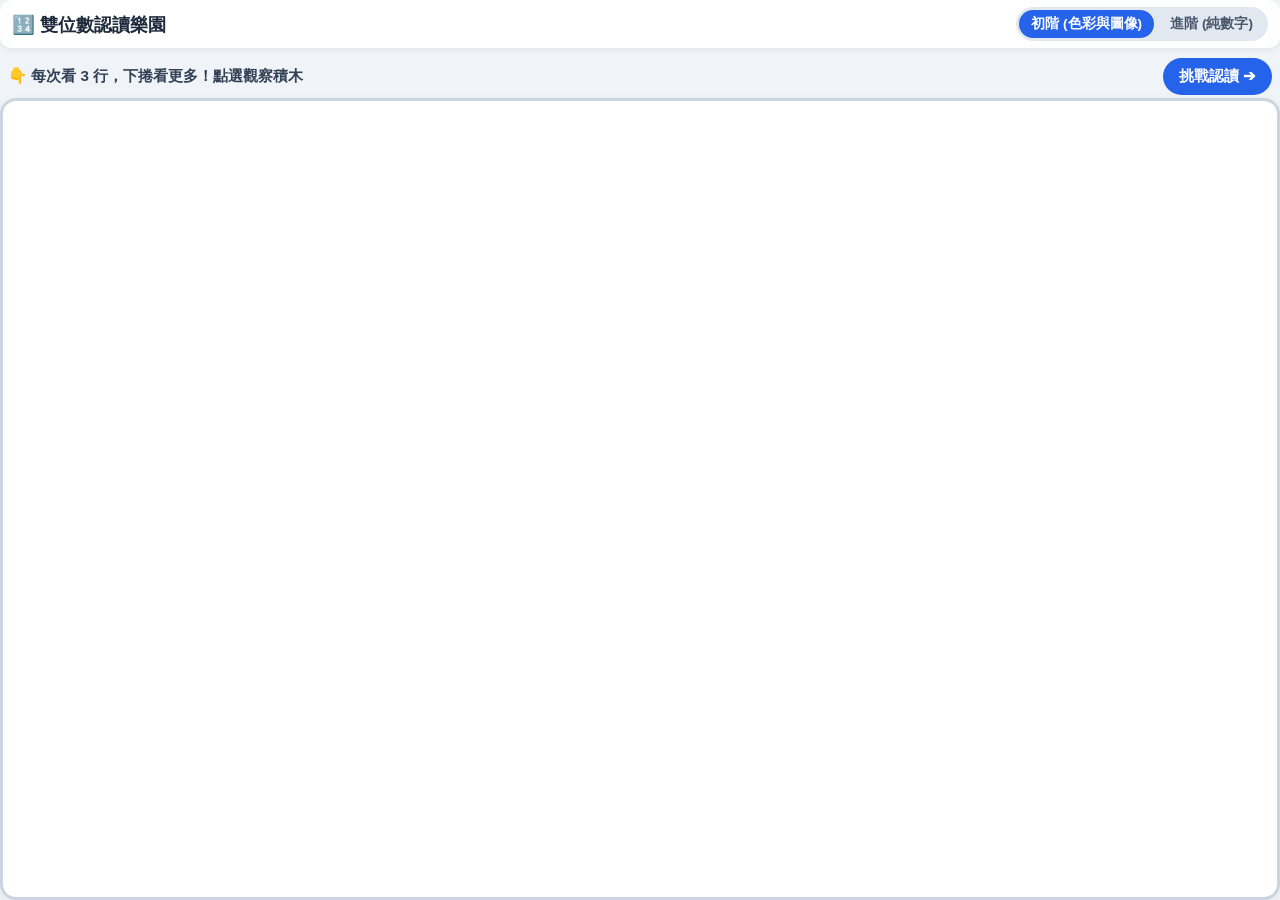
==== index.html @ 90ac4614 "Update index.html" ====
<!DOCTYPE html>
<html lang="zh-Hant">
<head>
  <meta charset="UTF-8">
  <meta name="viewport" content="width=device-width, initial-scale=1.0, maximum-scale=1.0, user-scalable=no, viewport-fit=cover">
  <title>雙位數積木認讀大冒險</title>
  <link rel="stylesheet" href="style.css">
</head>
<body>
  <div class="app-wrapper">
    <!-- 頂部列：標題與難度分級切換 -->
    <header class="top-nav">
      <h1 class="app-title">🔢 雙位數認讀樂園</h1>
      <div class="diff-switch">
        <button id="btn-easy" class="mode-btn active">初階 (色彩與圖像)</button>
        <button id="btn-hard" class="mode-btn">進階 (純數字)</button>
      </div>
    </header>

    <!-- 第一頁：百格圖探索 (每次顯示3行) -->
    <section id="view-grid" class="view-panel active">
      <div class="view-toolbar">
        <span class="view-hint">👇 每次看 3 行，下捲看更多！點選觀察積木</span>
        <button id="btn-to-quiz" class="action-btn link-btn">挑戰認讀 ➔</button>
      </div>

      <div class="scroll-window-container">
        <div id="hundred-board" class="hundred-board"></div>
      </div>
    </section>

    <!-- 第二頁：認讀挑戰 (下方僅有「下一題」按鈕) -->
    <section id="view-quiz" class="view-panel">
      <div class="view-toolbar">
        <button id="btn-to-grid" class="action-btn back-btn">⬅ 返回百格圖</button>
        <span class="quiz-counter">第 <span id="quiz-num">1</span> / 10 題</span>
      </div>
      <div class="quiz-stage">
        <p class="quiz-instruction">請大聲讀出這個數字：</p>
        
        <!-- 認讀大卡片 -->
        <div id="quiz-number-box" class="quiz-big-card">
          <span id="quiz-t" class="num-tens">0</span><span id="quiz-o" class="num-ones">0</span>
        </div>

        <!-- 僅保留單一「下一題」按鈕 -->
        <div class="quiz-control-area">
          <button id="btn-next-question" class="single-next-btn">下一題 ➔</button>
        </div>
      </div>
    </section>

    <!-- 彈窗：點選數字放大展示 (純視覺高亮與數柱/數粒，無語音朗讀) -->
    <div id="inspect-modal" class="modal-layer">
      <div class="inspect-box">
        <button id="btn-close-inspect" class="modal-close-btn" aria-label="關閉">×</button>
        
        <!-- 放大數字 -->
        <div class="inspect-big-digits">
          <span id="inspect-t" class="num-tens">0</span><span id="inspect-o" class="num-ones">0</span>
        </div>

        <!-- 蒙特梭利十進制數柱與數粒展示區 -->
        <div class="manipulatives-container">
          <!-- 淡藍色方塊：展示十位數柱 (一條 10 粒) -->
          <div id="block-tens" class="cpa-block block-tens">
            <div class="cpa-label">十位：<span id="val-tens-txt">0</span> 個十</div>
            <div id="tens-rods-canvas" class="rods-grid"></div>
            <div class="cpa-sub-label">（1 條有 10 粒）</div>
          </div>

          <!-- 淡紅色方塊：展示個位數粒 (一個 1 粒) -->
          <div id="block-ones" class="cpa-block block-ones">
            <div class="cpa-label">個位：<span id="val-ones-txt">0</span> 個一</div>
            <div id="ones-cubes-canvas" class="cubes-grid"></div>
            <div class="cpa-sub-label">（1 個有 1 粒）</div>
          </div>
        </div>

        <p id="inspect-status-text" class="inspect-guide">請小朋友大聲讀出來！</p>
        <button id="btn-replay-anim" class="inspect-action-btn">✨ 重新展示</button>
      </div>
    </div>

    <!-- 最終通關讚賞彈窗 (正向教育成長型思維) -->
    <div id="finish-modal" class="modal-layer">
      <div class="finish-box">
        <div class="finish-badge">🏆</div>
        <h2 class="finish-title">恭喜完成挑戰！</h2>
        <p class="finish-desc">你成功完成了 10 題雙位數認讀！欣賞你的專注與勇氣，你真是一位不怕困難的小勇士！🌟</p>
        <button id="btn-restart-game" class="single-next-btn">🔄 再玩一次</button>
      </div>
    </div>
  </div>

  <script src="script.js"></script>
</body>
</html>
---- style.css ----
/* ==========================================================================
   全裝置響應式樣式：數柱/數粒圖像化 + 3行滾動 + 間距縮緊
   ========================================================================== */
:root {
  --tens-color: #0d47a1;      /* 深藍色：十位數 */
  --ones-color: #c62828;      /* 鮮紅色：個位數 */
  --tens-bg: #e3f2fd;        /* 淡藍色方塊底色 */
  --ones-bg: #ffebee;        /* 淡紅色方塊底色 */
  --tens-rod-color: #1976d2;  /* 積木條藍色 */
  --ones-cube-color: #e53935; /* 積木顆紅色 */
  --main-bg: #f0f4f8;
  --btn-green: #2e7d32;
  --board-bg: #ffffff;
  
  --row-height: 72px;
  --grid-gap: 6px;
}

* {
  box-sizing: border-box;
  margin: 0;
  padding: 0;
  user-select: none;
  -webkit-user-select: none;
  touch-action: manipulation;
}

html, body {
  width: 100%;
  height: 100%;
  background-color: var(--main-bg);
  font-family: -apple-system, BlinkMacSystemFont, "Segoe UI", Roboto, "PingFang TC", "Microsoft JhengHei", sans-serif;
  overflow: hidden;
}

.app-wrapper {
  width: 100vw;
  height: 100vh;
  display: flex;
  flex-direction: column;
  padding: env(safe-area-inset-top, 8px) env(safe-area-inset-right, 8px) env(safe-area-inset-bottom, 8px) env(safe-area-inset-left, 8px);
}

/* 頂部列 */
.top-nav {
  height: 48px;
  display: flex;
  justify-content: space-between;
  align-items: center;
  padding: 0 12px;
  background: white;
  border-radius: 12px;
  box-shadow: 0 2px 6px rgba(0,0,0,0.06);
  flex-shrink: 0;
  margin-bottom: 6px;
}

.app-title {
  font-size: 1.15rem;
  color: #1e293b;
  font-weight: 800;
}

.diff-switch {
  display: flex;
  background: #e2e8f0;
  border-radius: 20px;
  padding: 3px;
  gap: 4px;
}

.mode-btn {
  border: none;
  background: transparent;
  padding: 5px 12px;
  font-size: 0.85rem;
  font-weight: bold;
  border-radius: 16px;
  cursor: pointer;
  color: #475569;
}

.mode-btn.active {
  background: #2563eb;
  color: white;
}

/* 視圖面板切換 */
.view-panel {
  display: none;
  flex: 1;
  flex-direction: column;
  overflow: hidden;
}

.view-panel.active {
  display: flex;
}

.view-toolbar {
  height: 44px;
  display: flex;
  justify-content: space-between;
  align-items: center;
  padding: 0 8px;
  flex-shrink: 0;
}

.view-hint, .quiz-counter {
  font-size: 0.95rem;
  font-weight: 700;
  color: #334155;
}

.action-btn {
  border: none;
  padding: 8px 16px;
  font-size: 0.95rem;
  font-weight: bold;
  border-radius: 20px;
  cursor: pointer;
}

.link-btn { background: #2563eb; color: white; }
.back-btn { background: #64748b; color: white; }

/* ==========================================================================
   百格圖：每次顯示 3 行
   ========================================================================== */
.scroll-window-container {
  flex: 1;
  background: var(--board-bg);
  border-radius: 16px;
  box-shadow: 0 4px 12px rgba(0,0,0,0.06);
  border: 3px solid #cbd5e1;
  padding: 8px;
  display: flex;
  justify-content: center;
  align-items: flex-start;
  overflow: hidden;
}

.hundred-board {
  width: 100%;
  max-width: 820px;
  height: calc((var(--row-height) * 3) + (var(--grid-gap) * 2));
  max-height: 100%;
  display: grid;
  grid-template-columns: repeat(10, 1fr);
  grid-auto-rows: var(--row-height);
  gap: var(--grid-gap);
  overflow-y: auto;
  overflow-x: hidden;
  scroll-behavior: smooth;
  scroll-snap-type: y mandatory;
  padding-right: 4px;
}

.hundred-board::-webkit-scrollbar { width: 10px; }
.hundred-board::-webkit-scrollbar-track { background: #f1f5f9; border-radius: 10px; }
.hundred-board::-webkit-scrollbar-thumb { background: #94a3b8; border-radius: 10px; }

.board-cell {
  background: #f8fafc;
  border: 2px solid #cbd5e1;
  border-radius: 10px;
  display: flex;
  justify-content: center;
  align-items: center;
  cursor: pointer;
  transition: transform 0.1s, background-color 0.1s;
  scroll-snap-align: start;
}

.board-cell:active {
  transform: scale(0.92);
  background-color: #e2e8f0;
}

.digit-wrapper {
  display: inline-flex;
  align-items: center;
  justify-content: center;
  font-size: clamp(1.15rem, 2.5vmin, 1.45rem);
  font-weight: 900;
  letter-spacing: -2px;
}

.num-tens { color: var(--tens-color); margin-right: -2px; }
.num-ones { color: var(--ones-color); margin-left: -2px; }

.hard-mode .num-tens,
.hard-mode .num-ones {
  color: #1e293b !important;
}

/* ==========================================================================
   認讀挑戰視圖 (單一「下一題」按鈕)
   ========================================================================== */
.quiz-stage {
  flex: 1;
  display: flex;
  flex-direction: column;
  justify-content: center;
  align-items: center;
  gap: 22px;
  padding: 10px;
}

.quiz-instruction {
  font-size: 1.5rem;
  font-weight: 800;
  color: #334155;
}

.quiz-big-card {
  width: min(75vw, 320px);
  height: min(40vh, 200px);
  background: white;
  border: 6px solid #cbd5e1;
  border-radius: 28px;
  display: flex;
  justify-content: center;
  align-items: center;
  font-size: clamp(5.5rem, 16.5vmin, 8.25rem);
  font-weight: 900;
  box-shadow: 0 10px 25px rgba(0,0,0,0.08);
  letter-spacing: -6px;
}

.quiz-control-area {
  width: min(75vw, 320px);
  display: flex;
  justify-content: center;
}

.single-next-btn {
  width: 100%;
  border: none;
  background: var(--btn-green);
  color: white;
  padding: 18px 24px;
  font-size: 1.5rem;
  font-weight: 800;
  border-radius: 28px;
  cursor: pointer;
  box-shadow: 0 6px 16px rgba(46, 125, 50, 0.35);
  transition: transform 0.1s;
}

.single-next-btn:active {
  transform: scale(0.95);
}

/* ==========================================================================
   彈窗：淡藍色數柱 (1條10粒) 與 淡紅色數粒 (1個1粒)
   ========================================================================== */
.modal-layer {
  display: none;
  position: fixed;
  top: 0;
  left: 0;
  width: 100%;
  height: 100%;
  background: rgba(15, 23, 42, 0.7);
  backdrop-filter: blur(4px);
  justify-content: center;
  align-items: center;
  z-index: 1000;
  padding: 12px;
}

.modal-layer.active {
  display: flex;
}

.inspect-box {
  background: white;
  width: 100%;
  max-width: 520px;
  border-radius: 24px;
  padding: 16px 20px;
  text-align: center;
  position: relative;
  box-shadow: 0 16px 36px rgba(0,0,0,0.25);
  display: flex;
  flex-direction: column;
  align-items: center;
}

.modal-close-btn {
  position: absolute;
  top: 10px;
  right: 14px;
  font-size: 2rem;
  background: none;
  border: none;
  color: #94a3b8;
  cursor: pointer;
}

.inspect-big-digits {
  font-size: clamp(4.5rem, 16vmin, 6.5rem);
  font-weight: 900;
  line-height: 1;
  margin-bottom: 8px;
  display: flex;
  justify-content: center;
  letter-spacing: -6px;
}

.num-tens, .num-ones {
  display: inline-block;
  padding: 0 4px;
  border-radius: 12px;
  transition: transform 0.25s, background-color 0.25s;
}

.pulse-active {
  transform: scale(1.22);
  background-color: #fef08a !important;
  color: #1e293b !important;
  box-shadow: 0 0 16px rgba(253, 224, 71, 0.85);
}

/* 具象積木圖像展示容器 */
.manipulatives-container {
  display: flex;
  width: 100%;
  gap: 12px;
  margin-bottom: 12px;
  justify-content: center;
}

.cpa-block {
  flex: 1;
  border-radius: 18px;
  padding: 10px 8px;
  display: flex;
  flex-direction: column;
  align-items: center;
  border: 3px solid transparent;
  transition: transform 0.25s, border-color 0.25s, box-shadow 0.25s;
  min-height: 160px;
}

/* 淡藍色方塊 (十位) */
.block-tens {
  background-color: var(--tens-bg);
  border-color: #bbdefb;
}

/* 淡紅色方塊 (個位) */
.block-ones {
  background-color: var(--ones-bg);
  border-color: #ffcdd2;
}

.cpa-block.block-active {
  transform: scale(1.05);
  border-color: #f59e0b;
  box-shadow: 0 0 16px rgba(245, 158, 11, 0.4);
}

.cpa-label {
  font-size: 1.05rem;
  font-weight: 800;
  margin-bottom: 6px;
}

.block-tens .cpa-label { color: var(--tens-color); }
.block-ones .cpa-label { color: var(--ones-color); }

.cpa-sub-label {
  font-size: 0.8rem;
  color: #64748b;
  font-weight: 700;
  margin-top: 6px;
}

/* 十位：數柱 (Tens Rods) 區域 */
.rods-grid {
  display: flex;
  gap: 6px;
  align-items: center;
  justify-content: center;
  min-height: 96px;
  flex-wrap: wrap;
}

/* 單條數柱 (內含 10 粒微型積木) */
.rod-pillar {
  width: 14px;
  height: 90px;
  background-color: var(--tens-rod-color);
  border-radius: 3px;
  display: flex;
  flex-direction: column;
  justify-content: space-between;
  padding: 1px 0;
  box-shadow: 1px 2px 4px rgba(0,0,0,0.15);
}

.rod-unit-dot {
  width: 100%;
  height: 7px;
  border-bottom: 1px solid rgba(255,255,255,0.45);
}

/* 個位：數粒 (Unit Cubes) 區域 */
.cubes-grid {
  display: flex;
  gap: 6px;
  align-items: center;
  justify-content: center;
  flex-wrap: wrap;
  max-width: 140px;
  min-height: 96px;
}

/* 單顆獨立數粒 (1個1粒) */
.cube-unit {
  width: 16px;
  height: 16px;
  background-color: var(--ones-cube-color);
  border-radius: 3px;
  box-shadow: 1px 2px 4px rgba(0,0,0,0.15);
  border: 1px solid rgba(255,255,255,0.6);
}

.inspect-guide {
  font-size: 1.15rem;
  color: #334155;
  font-weight: bold;
  margin-bottom: 12px;
}

.inspect-audio-btn {
  border: none;
  background: #2563eb;
  color: white;
  padding: 10px 24px;
  font-size: 1.1rem;
  font-weight: bold;
  border-radius: 20px;
  cursor: pointer;
}

/* 通關彈窗 */
.finish-box {
  background: white;
  width: 100%;
  max-width: 440px;
  border-radius: 24px;
  padding: 24px;
  text-align: center;
  box-shadow: 0 16px 36px rgba(0,0,0,0.25);
}

.finish-badge { font-size: 4.5rem; margin-bottom: 10px; }
.finish-title { font-size: 1.8rem; color: #1e293b; margin-bottom: 10px; }
.finish-desc { font-size: 1.2rem; color: #475569; margin-bottom: 24px; line-height: 1.4; }
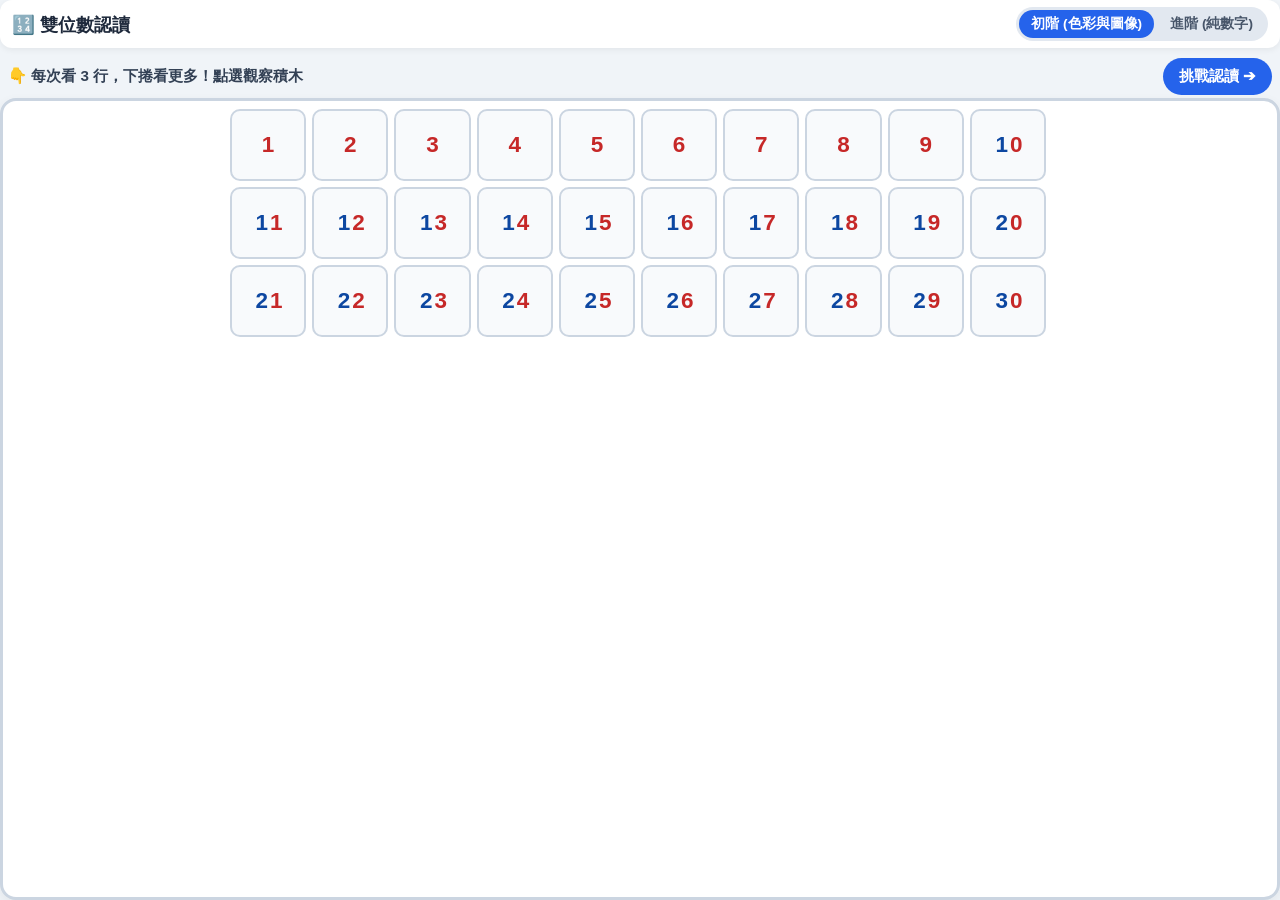
==== commit 7de4776a: "Update index.html" ====
--- a/index.html
+++ b/index.html
@@ -3,21 +3,21 @@
 <head>
   <meta charset="UTF-8">
   <meta name="viewport" content="width=device-width, initial-scale=1.0, maximum-scale=1.0, user-scalable=no, viewport-fit=cover">
-  <title>雙位數積木認讀大冒險</title>
+  <title>雙位數積木認讀</title>
   <link rel="stylesheet" href="style.css">
 </head>
 <body>
   <div class="app-wrapper">
-    <!-- 頂部列：標題與難度分級切換 -->
+    <!-- 頂部列：雙層次難度切換 -->
     <header class="top-nav">
-      <h1 class="app-title">🔢 雙位數認讀樂園</h1>
+      <h1 class="app-title">🔢 雙位數認讀</h1>
       <div class="diff-switch">
         <button id="btn-easy" class="mode-btn active">初階 (色彩與圖像)</button>
         <button id="btn-hard" class="mode-btn">進階 (純數字)</button>
       </div>
     </header>
 
-    <!-- 第一頁：百格圖探索 (每次顯示3行) -->
+    <!-- 第一頁：百格圖 (每次顯示3行) -->
     <section id="view-grid" class="view-panel active">
       <div class="view-toolbar">
         <span class="view-hint">👇 每次看 3 行，下捲看更多！點選觀察積木</span>
@@ -38,29 +38,28 @@
       <div class="quiz-stage">
         <p class="quiz-instruction">請大聲讀出這個數字：</p>
         
-        <!-- 認讀大卡片 -->
+        <!-- 認讀數字卡片 (字體放大10%、十位個位緊靠) -->
         <div id="quiz-number-box" class="quiz-big-card">
           <span id="quiz-t" class="num-tens">0</span><span id="quiz-o" class="num-ones">0</span>
         </div>
 
-        <!-- 僅保留單一「下一題」按鈕 -->
+        <!-- 認讀數字下方：僅保留單一「下一題」大按鈕 -->
         <div class="quiz-control-area">
           <button id="btn-next-question" class="single-next-btn">下一題 ➔</button>
         </div>
       </div>
     </section>
 
-    <!-- 彈窗：點選數字放大展示 (純視覺高亮與數柱/數粒，無語音朗讀) -->
+    <!-- 彈窗：放大數字 + 淡藍色十位數柱 + 淡紅色個位數粒 (5粒一行) -->
     <div id="inspect-modal" class="modal-layer">
       <div class="inspect-box">
         <button id="btn-close-inspect" class="modal-close-btn" aria-label="關閉">×</button>
         
-        <!-- 放大數字 -->
         <div class="inspect-big-digits">
           <span id="inspect-t" class="num-tens">0</span><span id="inspect-o" class="num-ones">0</span>
         </div>
 
-        <!-- 蒙特梭利十進制數柱與數粒展示區 -->
+        <!-- 蒙特梭利位值積木展示區 -->
         <div class="manipulatives-container">
           <!-- 淡藍色方塊：展示十位數柱 (一條 10 粒) -->
           <div id="block-tens" class="cpa-block block-tens">
@@ -69,11 +68,11 @@
             <div class="cpa-sub-label">（1 條有 10 粒）</div>
           </div>
 
-          <!-- 淡紅色方塊：展示個位數粒 (一個 1 粒) -->
+          <!-- 淡紅色方塊：展示個位數粒 (5粒一行，滿5粒才轉下行) -->
           <div id="block-ones" class="cpa-block block-ones">
             <div class="cpa-label">個位：<span id="val-ones-txt">0</span> 個一</div>
-            <div id="ones-cubes-canvas" class="cubes-grid"></div>
-            <div class="cpa-sub-label">（1 個有 1 粒）</div>
+            <div id="ones-cubes-canvas" class="cubes-grid-5"></div>
+            <div class="cpa-sub-label">（5 粒一行，滿行才換行）</div>
           </div>
         </div>
 
@@ -87,7 +86,7 @@
       <div class="finish-box">
         <div class="finish-badge">🏆</div>
         <h2 class="finish-title">恭喜完成挑戰！</h2>
-        <p class="finish-desc">你成功完成了 10 題雙位數認讀！欣賞你的專注與勇氣，你真是一位不怕困難的小勇士！🌟</p>
+        <p class="finish-desc">你成功完成了 10 題雙位數認讀！欣賞你的專注和努力！🌟</p>
         <button id="btn-restart-game" class="single-next-btn">🔄 再玩一次</button>
       </div>
     </div>
--- a/style.css
+++ b/style.css
@@ -1,5 +1,5 @@
 /* ==========================================================================
-   全裝置響應式樣式：數柱/數粒圖像化 + 3行滾動 + 間距縮緊
+   全裝置響應式樣式：每次3行滾動 + 視覺積木 + 字體放大10% + 緊縮間距
    ========================================================================== */
 :root {
   --tens-color: #0d47a1;      /* 深藍色：十位數 */
@@ -41,7 +41,7 @@
   padding: env(safe-area-inset-top, 8px) env(safe-area-inset-right, 8px) env(safe-area-inset-bottom, 8px) env(safe-area-inset-left, 8px);
 }
 
-/* 頂部列 */
+/* 頂部導航列 */
 .top-nav {
   height: 48px;
   display: flex;
@@ -85,7 +85,7 @@
   color: white;
 }
 
-/* 視圖面板切換 */
+/* 頁面切換控制 */
 .view-panel {
   display: none;
   flex: 1;
@@ -125,7 +125,7 @@
 .back-btn { background: #64748b; color: white; }
 
 /* ==========================================================================
-   百格圖：每次顯示 3 行
+   百格圖：每次顯示 3 行，滾動顯示另外 3 行
    ========================================================================== */
 .scroll-window-container {
   flex: 1;
@@ -195,7 +195,7 @@
 }
 
 /* ==========================================================================
-   認讀挑戰視圖 (單一「下一題」按鈕)
+   認讀挑戰視圖 (單一「下一題」大按鈕)
    ========================================================================== */
 .quiz-stage {
   flex: 1;
@@ -279,7 +279,7 @@
   width: 100%;
   max-width: 520px;
   border-radius: 24px;
-  padding: 16px 20px;
+  padding: 18px 20px;
   text-align: center;
   position: relative;
   box-shadow: 0 16px 36px rgba(0,0,0,0.25);
@@ -372,7 +372,7 @@
 .block-ones .cpa-label { color: var(--ones-color); }
 
 .cpa-sub-label {
-  font-size: 0.8rem;
+  font-size: 0.85rem;
   color: #64748b;
   font-weight: 700;
   margin-top: 6px;
@@ -435,7 +435,7 @@
   margin-bottom: 12px;
 }
 
-.inspect-audio-btn {
+.inspect-action-btn {
   border: none;
   background: #2563eb;
   color: white;
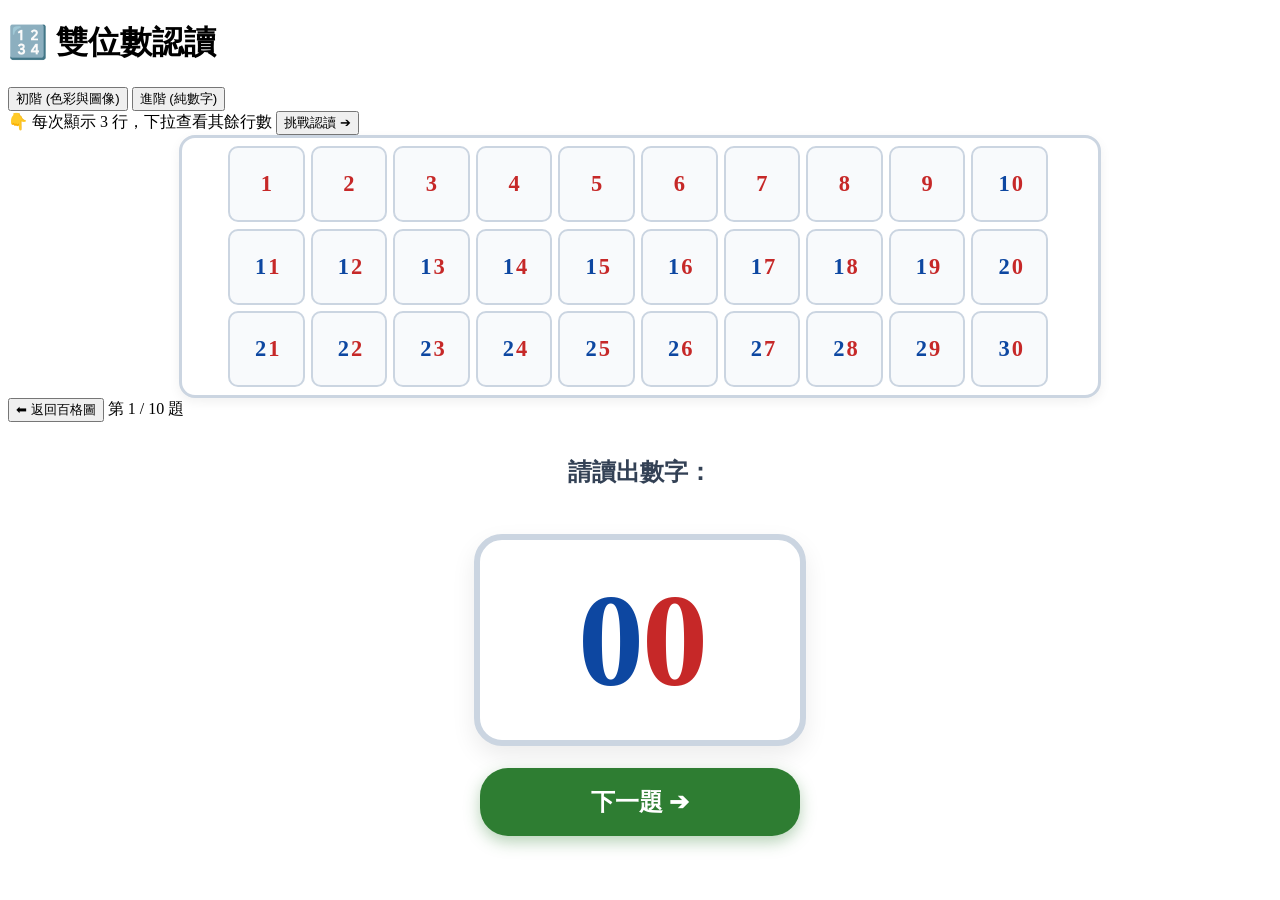
==== commit c509192f: "Update index.html" ====
--- a/index.html
+++ b/index.html
@@ -3,7 +3,7 @@
 <head>
   <meta charset="UTF-8">
   <meta name="viewport" content="width=device-width, initial-scale=1.0, maximum-scale=1.0, user-scalable=no, viewport-fit=cover">
-  <title>雙位數積木認讀</title>
+  <title>雙位數認讀</title>
   <link rel="stylesheet" href="style.css">
 </head>
 <body>
@@ -19,15 +19,16 @@
 
     <!-- 第一頁：百格圖 (每次顯示3行) -->
     <section id="view-grid" class="view-panel active">
-      <div class="view-toolbar">
-        <span class="view-hint">👇 每次看 3 行，下捲看更多！點選觀察積木</span>
-        <button id="btn-to-quiz" class="action-btn link-btn">挑戰認讀 ➔</button>
-      </div>
+  <div class="view-toolbar">
+    <span class="view-hint">👇 每次顯示 3 行，下拉查看其餘行數</span>
+    <button id="btn-to-quiz" class="action-btn link-btn">挑戰認讀 ➔</button>
+  </div>
 
-      <div class="scroll-window-container">
-        <div id="hundred-board" class="hundred-board"></div>
-      </div>
-    </section>
+  <div class="scroll-window-container">
+    <!-- 百格圖本體（內建加粗捲軸 + 觸控滑動） -->
+    <div id="hundred-board" class="hundred-board"></div>
+  </div>
+</section>
 
     <!-- 第二頁：認讀挑戰 (下方僅有「下一題」按鈕) -->
     <section id="view-quiz" class="view-panel">
@@ -36,7 +37,7 @@
         <span class="quiz-counter">第 <span id="quiz-num">1</span> / 10 題</span>
       </div>
       <div class="quiz-stage">
-        <p class="quiz-instruction">請大聲讀出這個數字：</p>
+        <p class="quiz-instruction">請讀出數字：</p>
         
         <!-- 認讀數字卡片 (字體放大10%、十位個位緊靠) -->
         <div id="quiz-number-box" class="quiz-big-card">
@@ -76,7 +77,7 @@
           </div>
         </div>
 
-        <p id="inspect-status-text" class="inspect-guide">請小朋友大聲讀出來！</p>
+        <p id="inspect-status-text" class="inspect-guide">請讀出來數字！</p>
         <button id="btn-replay-anim" class="inspect-action-btn">✨ 重新展示</button>
       </div>
     </div>
--- a/style.css
+++ b/style.css
@@ -1,132 +1,22 @@
-/* ==========================================================================
-   全裝置響應式樣式：每次3行滾動 + 視覺積木 + 字體放大10% + 緊縮間距
-   ========================================================================== */
 :root {
-  --tens-color: #0d47a1;      /* 深藍色：十位數 */
-  --ones-color: #c62828;      /* 鮮紅色：個位數 */
-  --tens-bg: #e3f2fd;        /* 淡藍色方塊底色 */
-  --ones-bg: #ffebee;        /* 淡紅色方塊底色 */
-  --tens-rod-color: #1976d2;  /* 積木條藍色 */
-  --ones-cube-color: #e53935; /* 積木顆紅色 */
+  --tens-color: #0d47a1;
+  --ones-color: #c62828;
+  --tens-bg: #e3f2fd;
+  --ones-bg: #ffebee;
+  --tens-rod-color: #1976d2;
+  --ones-cube-color: #e53935;
   --main-bg: #f0f4f8;
   --btn-green: #2e7d32;
   --board-bg: #ffffff;
   
-  --row-height: 72px;
-  --grid-gap: 6px;
-}
-
-* {
-  box-sizing: border-box;
-  margin: 0;
-  padding: 0;
-  user-select: none;
-  -webkit-user-select: none;
-  touch-action: manipulation;
-}
-
-html, body {
-  width: 100%;
-  height: 100%;
-  background-color: var(--main-bg);
-  font-family: -apple-system, BlinkMacSystemFont, "Segoe UI", Roboto, "PingFang TC", "Microsoft JhengHei", sans-serif;
-  overflow: hidden;
-}
-
-.app-wrapper {
-  width: 100vw;
-  height: 100vh;
-  display: flex;
-  flex-direction: column;
-  padding: env(safe-area-inset-top, 8px) env(safe-area-inset-right, 8px) env(safe-area-inset-bottom, 8px) env(safe-area-inset-left, 8px);
-}
-
-/* 頂部導航列 */
-.top-nav {
-  height: 48px;
-  display: flex;
-  justify-content: space-between;
-  align-items: center;
-  padding: 0 12px;
-  background: white;
-  border-radius: 12px;
-  box-shadow: 0 2px 6px rgba(0,0,0,0.06);
-  flex-shrink: 0;
-  margin-bottom: 6px;
-}
-
-.app-title {
-  font-size: 1.15rem;
-  color: #1e293b;
-  font-weight: 800;
-}
-
-.diff-switch {
-  display: flex;
-  background: #e2e8f0;
-  border-radius: 20px;
-  padding: 3px;
-  gap: 4px;
-}
-
-.mode-btn {
-  border: none;
-  background: transparent;
-  padding: 5px 12px;
-  font-size: 0.85rem;
-  font-weight: bold;
-  border-radius: 16px;
-  cursor: pointer;
-  color: #475569;
-}
-
-.mode-btn.active {
-  background: #2563eb;
-  color: white;
-}
-
-/* 頁面切換控制 */
-.view-panel {
-  display: none;
-  flex: 1;
-  flex-direction: column;
-  overflow: hidden;
-}
-
-.view-panel.active {
-  display: flex;
-}
-
-.view-toolbar {
-  height: 44px;
-  display: flex;
-  justify-content: space-between;
-  align-items: center;
-  padding: 0 8px;
-  flex-shrink: 0;
-}
-
-.view-hint, .quiz-counter {
-  font-size: 0.95rem;
-  font-weight: 700;
-  color: #334155;
-}
-
-.action-btn {
-  border: none;
-  padding: 8px 16px;
-  font-size: 0.95rem;
-  font-weight: bold;
-  border-radius: 20px;
-  cursor: pointer;
-}
-
-.link-btn { background: #2563eb; color: white; }
-.back-btn { background: #64748b; color: white; }
-
-/* ==========================================================================
-   百格圖：每次顯示 3 行，滾動顯示另外 3 行
-   ========================================================================== */
+  /* 行高自適應不同手機/平板螢幕高度 */
+  --row-height: clamp(52px, 11vh, 76px);
+  /* 欄距 (橫向) 與 行距 (縱向加闊 10% 再額外加闊 3% = 8.5px) */
+  --grid-col-gap: 6px;
+  --grid-row-gap: calc(6px * 1.10 * 1.03); /* 行距額外加闊 */
+}
+
+/* 百格圖外層容器：加入右側捲軸欄佈局 */
 .scroll-window-container {
   flex: 1;
   background: var(--board-bg);
@@ -136,29 +26,44 @@
   padding: 8px;
   display: flex;
   justify-content: center;
-  align-items: flex-start;
+  align-items: center;
+  gap: 10px;
   overflow: hidden;
-}
-
+  max-width: 900px;
+  margin: 0 auto;
+  width: 100%;
+}
+
+/* 核心設定：容器高度精確鎖死為「3 行高度 + 2 個行距」 */
 .hundred-board {
-  width: 100%;
+  flex: 1;
   max-width: 820px;
-  height: calc((var(--row-height) * 3) + (var(--grid-gap) * 2));
-  max-height: 100%;
+  height: calc((var(--row-height) * 3) + (var(--grid-row-gap) * 2));
   display: grid;
   grid-template-columns: repeat(10, 1fr);
   grid-auto-rows: var(--row-height);
-  gap: var(--grid-gap);
+  column-gap: var(--grid-col-gap);
+  row-gap: var(--grid-row-gap);
   overflow-y: auto;
   overflow-x: hidden;
   scroll-behavior: smooth;
-  scroll-snap-type: y mandatory;
+  scroll-snap-type: y mandatory; /* 每次滾動自動吸附行首 */
   padding-right: 4px;
 }
 
-.hundred-board::-webkit-scrollbar { width: 10px; }
-.hundred-board::-webkit-scrollbar-track { background: #f1f5f9; border-radius: 10px; }
-.hundred-board::-webkit-scrollbar-thumb { background: #94a3b8; border-radius: 10px; }
+/* 右側自訂上下滾動條/按鈕 (適合平板及手機點擊) */
+.hundred-board::-webkit-scrollbar {
+  width: 12px;
+}
+.hundred-board::-webkit-scrollbar-track {
+  background: #f1f5f9;
+  border-radius: 8px;
+}
+.hundred-board::-webkit-scrollbar-thumb {
+  background: #64748b;
+  border-radius: 8px;
+  border: 2px solid #f1f5f9;
+}
 
 .board-cell {
   background: #f8fafc;
@@ -169,14 +74,8 @@
   align-items: center;
   cursor: pointer;
   transition: transform 0.1s, background-color 0.1s;
-  scroll-snap-align: start;
-}
-
-.board-cell:active {
-  transform: scale(0.92);
-  background-color: #e2e8f0;
-}
-
+  scroll-snap-align: start; /* 吸附基準 */
+}
 .digit-wrapper {
   display: inline-flex;
   align-items: center;
@@ -253,7 +152,7 @@
 }
 
 /* ==========================================================================
-   彈窗：淡藍色數柱 (1條10粒) 與 淡紅色數粒 (1個1粒)
+   彈窗：淡藍色數柱 與 淡紅色數粒 (5 粒一行)
    ========================================================================== */
 .modal-layer {
   display: none;
@@ -323,7 +222,6 @@
   box-shadow: 0 0 16px rgba(253, 224, 71, 0.85);
 }
 
-/* 具象積木圖像展示容器 */
 .manipulatives-container {
   display: flex;
   width: 100%;
@@ -341,7 +239,7 @@
   align-items: center;
   border: 3px solid transparent;
   transition: transform 0.25s, border-color 0.25s, box-shadow 0.25s;
-  min-height: 160px;
+  min-height: 165px;
 }
 
 /* 淡藍色方塊 (十位) */
@@ -388,7 +286,6 @@
   flex-wrap: wrap;
 }
 
-/* 單條數柱 (內含 10 粒微型積木) */
 .rod-pillar {
   width: 14px;
   height: 90px;
@@ -407,25 +304,28 @@
   border-bottom: 1px solid rgba(255,255,255,0.45);
 }
 
-/* 個位：數粒 (Unit Cubes) 區域 */
-.cubes-grid {
-  display: flex;
-  gap: 6px;
-  align-items: center;
-  justify-content: center;
-  flex-wrap: wrap;
-  max-width: 140px;
+/* ==========================================================================
+   個位：數粒 5 粒一行排列 (Ten-Frame 5-column grid)
+   ========================================================================== */
+.cubes-grid-5 {
+  display: grid;
+  grid-template-columns: repeat(5, 20px); /* 精確固定 5 欄，每欄 1 粒 */
+  grid-auto-rows: 20px;
+  gap: 8px 6px;                           /* 行距 8px，欄距 6px */
+  justify-content: center;
+  align-content: center;
+  width: 128px;
   min-height: 96px;
 }
 
 /* 單顆獨立數粒 (1個1粒) */
 .cube-unit {
-  width: 16px;
-  height: 16px;
+  width: 20px;
+  height: 20px;
   background-color: var(--ones-cube-color);
-  border-radius: 3px;
-  box-shadow: 1px 2px 4px rgba(0,0,0,0.15);
-  border: 1px solid rgba(255,255,255,0.6);
+  border-radius: 4px;
+  box-shadow: 1px 2px 4px rgba(0,0,0,0.18);
+  border: 1px solid rgba(255,255,255,0.7);
 }
 
 .inspect-guide {
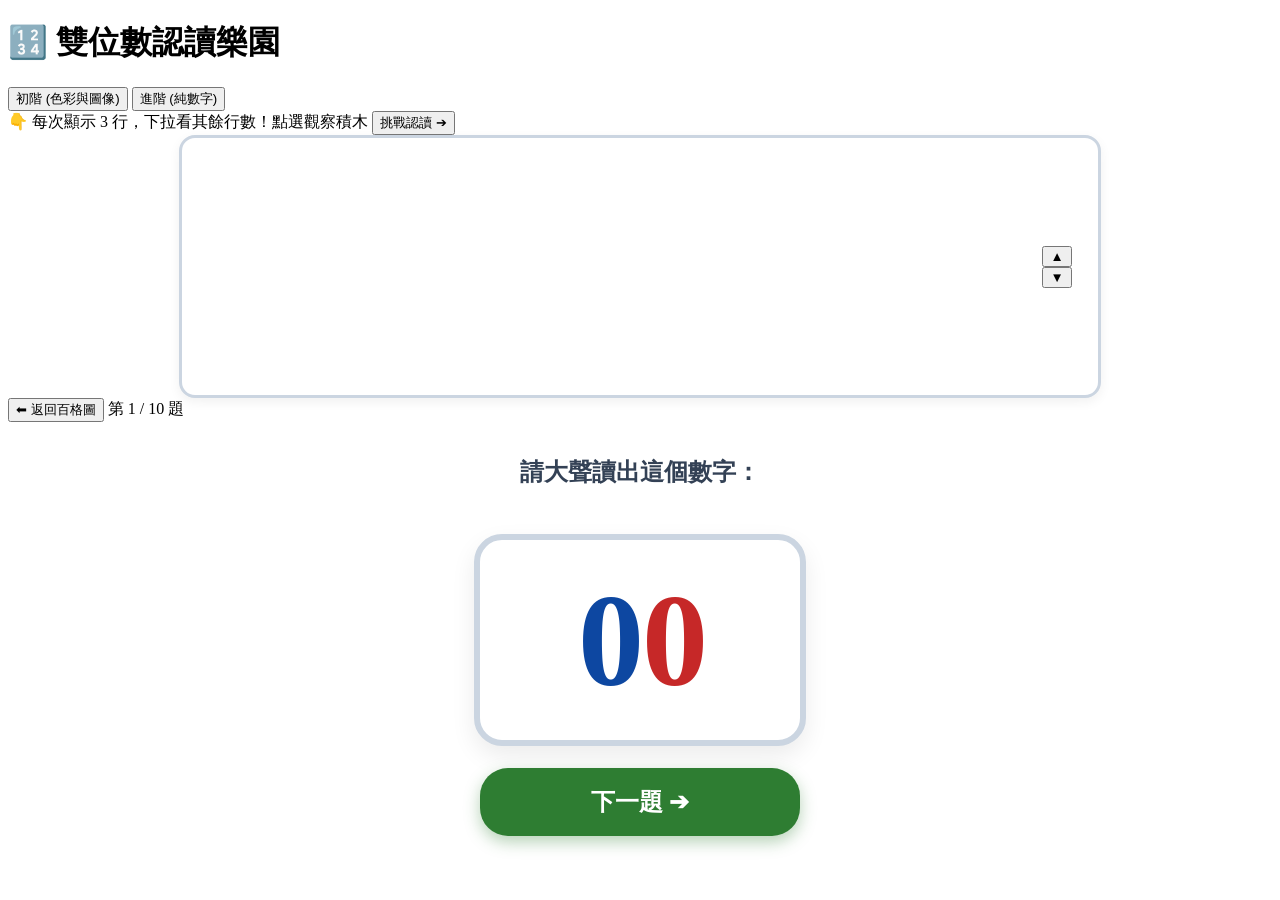
==== commit 114389c3: "Update index.html" ====
--- a/index.html
+++ b/index.html
@@ -3,73 +3,77 @@
 <head>
   <meta charset="UTF-8">
   <meta name="viewport" content="width=device-width, initial-scale=1.0, maximum-scale=1.0, user-scalable=no, viewport-fit=cover">
-  <title>雙位數認讀</title>
+  <title>雙位數認讀樂園</title>
   <link rel="stylesheet" href="style.css">
 </head>
 <body>
   <div class="app-wrapper">
-    <!-- 頂部列：雙層次難度切換 -->
+    <!-- 頂部導航 -->
     <header class="top-nav">
-      <h1 class="app-title">🔢 雙位數認讀</h1>
+      <h1 class="app-title">🔢 雙位數認讀樂園</h1>
       <div class="diff-switch">
-        <button id="btn-easy" class="mode-btn active">初階 (色彩與圖像)</button>
-        <button id="btn-hard" class="mode-btn">進階 (純數字)</button>
+        <button id="btn-easy" class="mode-btn active" type="button">初階 (色彩與圖像)</button>
+        <button id="btn-hard" class="mode-btn" type="button">進階 (純數字)</button>
       </div>
     </header>
 
-    <!-- 第一頁：百格圖 (每次顯示3行) -->
+    <!-- 第一頁：百格圖 (只顯示 3 行，下拉/按鍵翻頁) -->
     <section id="view-grid" class="view-panel active">
-  <div class="view-toolbar">
-    <span class="view-hint">👇 每次顯示 3 行，下拉查看其餘行數</span>
-    <button id="btn-to-quiz" class="action-btn link-btn">挑戰認讀 ➔</button>
-  </div>
+      <div class="view-toolbar">
+        <span class="view-hint">👇 每次顯示 3 行，下拉看其餘行數！點選觀察積木</span>
+        <button id="btn-to-quiz" class="action-btn link-btn" type="button">挑戰認讀 ➔</button>
+      </div>
 
-  <div class="scroll-window-container">
-    <!-- 百格圖本體（內建加粗捲軸 + 觸控滑動） -->
-    <div id="hundred-board" class="hundred-board"></div>
-  </div>
-</section>
+      <div class="scroll-window-container">
+        <!-- 百格圖 -->
+        <div id="hundred-board" class="hundred-board"></div>
 
-    <!-- 第二頁：認讀挑戰 (下方僅有「下一題」按鈕) -->
+        <!-- 右側專屬上下捲動按鈕列 -->
+        <div class="scroll-controls-side">
+          <button id="btn-scroll-up" class="side-scroll-btn" type="button" aria-label="向上滑動 3 行">▲</button>
+          <div class="scroll-track-indicator">
+            <div id="scroll-thumb" class="scroll-thumb-indicator"></div>
+          </div>
+          <button id="btn-scroll-down" class="side-scroll-btn" type="button" aria-label="向下滑動 3 行">▼</button>
+        </div>
+      </div>
+    </section>
+
+    <!-- 第二頁：認讀挑戰 -->
     <section id="view-quiz" class="view-panel">
       <div class="view-toolbar">
-        <button id="btn-to-grid" class="action-btn back-btn">⬅ 返回百格圖</button>
+        <button id="btn-to-grid" class="action-btn back-btn" type="button">⬅ 返回百格圖</button>
         <span class="quiz-counter">第 <span id="quiz-num">1</span> / 10 題</span>
       </div>
       <div class="quiz-stage">
-        <p class="quiz-instruction">請讀出數字：</p>
+        <p class="quiz-instruction">請大聲讀出這個數字：</p>
         
-        <!-- 認讀數字卡片 (字體放大10%、十位個位緊靠) -->
         <div id="quiz-number-box" class="quiz-big-card">
           <span id="quiz-t" class="num-tens">0</span><span id="quiz-o" class="num-ones">0</span>
         </div>
 
-        <!-- 認讀數字下方：僅保留單一「下一題」大按鈕 -->
         <div class="quiz-control-area">
-          <button id="btn-next-question" class="single-next-btn">下一題 ➔</button>
+          <button id="btn-next-question" class="single-next-btn" type="button">下一題 ➔</button>
         </div>
       </div>
     </section>
 
-    <!-- 彈窗：放大數字 + 淡藍色十位數柱 + 淡紅色個位數粒 (5粒一行) -->
+    <!-- 積木放大彈窗 -->
     <div id="inspect-modal" class="modal-layer">
       <div class="inspect-box">
-        <button id="btn-close-inspect" class="modal-close-btn" aria-label="關閉">×</button>
+        <button id="btn-close-inspect" class="modal-close-btn" type="button" aria-label="關閉">×</button>
         
         <div class="inspect-big-digits">
           <span id="inspect-t" class="num-tens">0</span><span id="inspect-o" class="num-ones">0</span>
         </div>
 
-        <!-- 蒙特梭利位值積木展示區 -->
         <div class="manipulatives-container">
-          <!-- 淡藍色方塊：展示十位數柱 (一條 10 粒) -->
           <div id="block-tens" class="cpa-block block-tens">
             <div class="cpa-label">十位：<span id="val-tens-txt">0</span> 個十</div>
             <div id="tens-rods-canvas" class="rods-grid"></div>
             <div class="cpa-sub-label">（1 條有 10 粒）</div>
           </div>
 
-          <!-- 淡紅色方塊：展示個位數粒 (5粒一行，滿5粒才轉下行) -->
           <div id="block-ones" class="cpa-block block-ones">
             <div class="cpa-label">個位：<span id="val-ones-txt">0</span> 個一</div>
             <div id="ones-cubes-canvas" class="cubes-grid-5"></div>
@@ -77,18 +81,18 @@
           </div>
         </div>
 
-        <p id="inspect-status-text" class="inspect-guide">請讀出來數字！</p>
-        <button id="btn-replay-anim" class="inspect-action-btn">✨ 重新展示</button>
+        <p id="inspect-status-text" class="inspect-guide">請小朋友大聲讀出來！</p>
+        <button id="btn-replay-anim" class="inspect-action-btn" type="button">✨ 重新展示</button>
       </div>
     </div>
 
-    <!-- 最終通關讚賞彈窗 (正向教育成長型思維) -->
+    <!-- 恭喜完成彈窗 -->
     <div id="finish-modal" class="modal-layer">
       <div class="finish-box">
         <div class="finish-badge">🏆</div>
         <h2 class="finish-title">恭喜完成挑戰！</h2>
-        <p class="finish-desc">你成功完成了 10 題雙位數認讀！欣賞你的專注和努力！🌟</p>
-        <button id="btn-restart-game" class="single-next-btn">🔄 再玩一次</button>
+        <p class="finish-desc">你成功完成了 10 題雙位數認讀！表現非常出色！🌟</p>
+        <button id="btn-restart-game" class="single-next-btn" type="button">🔄 再玩一次</button>
       </div>
     </div>
   </div>
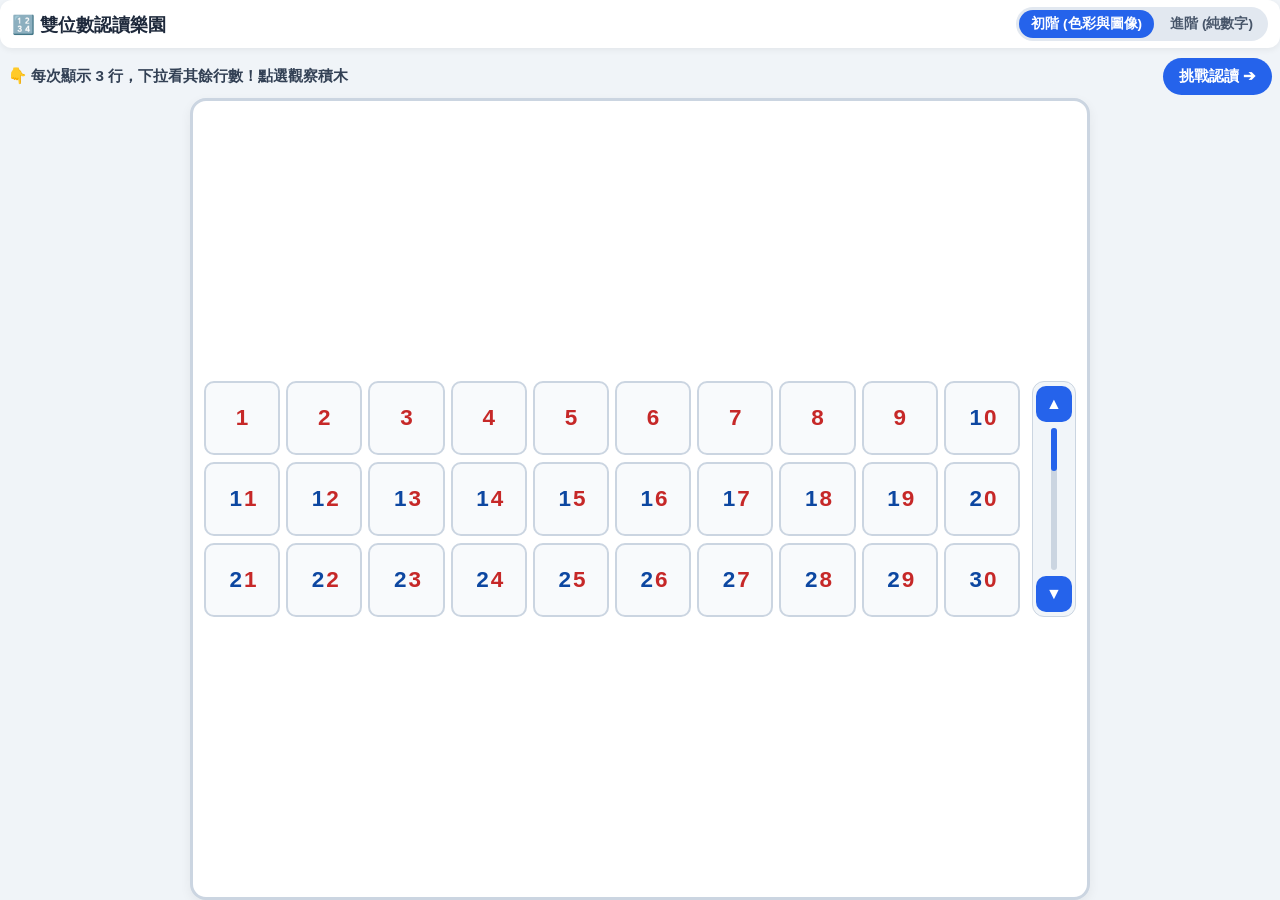
==== commit 02104142: "Update index.html" ====
--- a/index.html
+++ b/index.html
@@ -3,7 +3,7 @@
 <head>
   <meta charset="UTF-8">
   <meta name="viewport" content="width=device-width, initial-scale=1.0, maximum-scale=1.0, user-scalable=no, viewport-fit=cover">
-  <title>雙位數認讀樂園</title>
+  <title>雙位數認讀</title>
   <link rel="stylesheet" href="style.css">
 </head>
 <body>
@@ -46,7 +46,7 @@
         <span class="quiz-counter">第 <span id="quiz-num">1</span> / 10 題</span>
       </div>
       <div class="quiz-stage">
-        <p class="quiz-instruction">請大聲讀出這個數字：</p>
+        <p class="quiz-instruction">請讀出這個數字：</p>
         
         <div id="quiz-number-box" class="quiz-big-card">
           <span id="quiz-t" class="num-tens">0</span><span id="quiz-o" class="num-ones">0</span>
@@ -77,11 +77,11 @@
           <div id="block-ones" class="cpa-block block-ones">
             <div class="cpa-label">個位：<span id="val-ones-txt">0</span> 個一</div>
             <div id="ones-cubes-canvas" class="cubes-grid-5"></div>
-            <div class="cpa-sub-label">（5 粒一行，滿行才換行）</div>
+            <div class="cpa-sub-label"></div>
           </div>
         </div>
 
-        <p id="inspect-status-text" class="inspect-guide">請小朋友大聲讀出來！</p>
+        <p id="inspect-status-text" class="inspect-guide">請讀出數字！</p>
         <button id="btn-replay-anim" class="inspect-action-btn" type="button">✨ 重新展示</button>
       </div>
     </div>
@@ -91,7 +91,7 @@
       <div class="finish-box">
         <div class="finish-badge">🏆</div>
         <h2 class="finish-title">恭喜完成挑戰！</h2>
-        <p class="finish-desc">你成功完成了 10 題雙位數認讀！表現非常出色！🌟</p>
+        <p class="finish-desc">你成功完成了 10 題雙位數認讀！欣賞你的努力！🌟</p>
         <button id="btn-restart-game" class="single-next-btn" type="button">🔄 再玩一次</button>
       </div>
     </div>
--- a/style.css
+++ b/style.css
@@ -9,32 +9,142 @@
   --btn-green: #2e7d32;
   --board-bg: #ffffff;
   
-  /* 行高自適應不同手機/平板螢幕高度 */
-  --row-height: clamp(52px, 11vh, 76px);
-  /* 欄距 (橫向) 與 行距 (縱向加闊 10% 再額外加闊 3% = 8.5px) */
+  /* 自適應列高 */
+  --row-height: clamp(52px, 10.5vh, 74px);
   --grid-col-gap: 6px;
-  --grid-row-gap: calc(6px * 1.10 * 1.03); /* 行距額外加闊 */
-}
-
-/* 百格圖外層容器：加入右側捲軸欄佈局 */
+  /* 行距原為 6px，加闊 10% 再額外加闊 3% = 6 * 1.10 * 1.03 ≈ 6.8px */
+  --grid-row-gap: calc(6px * 1.10 * 1.03);
+}
+
+* {
+  box-sizing: border-box;
+  margin: 0;
+  padding: 0;
+  user-select: none;
+  -webkit-user-select: none;
+  touch-action: manipulation;
+}
+
+html, body {
+  width: 100%;
+  height: 100%;
+  background-color: var(--main-bg);
+  font-family: -apple-system, BlinkMacSystemFont, "Segoe UI", Roboto, "PingFang TC", "Microsoft JhengHei", sans-serif;
+  overflow: hidden;
+}
+
+.app-wrapper {
+  width: 100vw;
+  height: 100dvh;
+  display: flex;
+  flex-direction: column;
+  padding: env(safe-area-inset-top, 8px) env(safe-area-inset-right, 8px) env(safe-area-inset-bottom, 8px) env(safe-area-inset-left, 8px);
+}
+
+/* 頂部導航列 */
+.top-nav {
+  height: 48px;
+  display: flex;
+  justify-content: space-between;
+  align-items: center;
+  padding: 0 12px;
+  background: white;
+  border-radius: 12px;
+  box-shadow: 0 2px 6px rgba(0,0,0,0.06);
+  flex-shrink: 0;
+  margin-bottom: 6px;
+}
+
+.app-title {
+  font-size: 1.15rem;
+  color: #1e293b;
+  font-weight: 800;
+}
+
+.diff-switch {
+  display: flex;
+  background: #e2e8f0;
+  border-radius: 20px;
+  padding: 3px;
+  gap: 4px;
+}
+
+.mode-btn {
+  border: none;
+  background: transparent;
+  padding: 5px 12px;
+  font-size: 0.85rem;
+  font-weight: bold;
+  border-radius: 16px;
+  cursor: pointer;
+  color: #475569;
+}
+
+.mode-btn.active {
+  background: #2563eb;
+  color: white;
+}
+
+/* 頁面切換控制 */
+.view-panel {
+  display: none !important;
+  flex: 1;
+  flex-direction: column;
+  overflow: hidden;
+}
+
+.view-panel.active {
+  display: flex !important;
+}
+
+.view-toolbar {
+  height: 44px;
+  display: flex;
+  justify-content: space-between;
+  align-items: center;
+  padding: 0 8px;
+  flex-shrink: 0;
+}
+
+.view-hint, .quiz-counter {
+  font-size: 0.95rem;
+  font-weight: 700;
+  color: #334155;
+}
+
+.action-btn {
+  border: none;
+  padding: 8px 16px;
+  font-size: 0.95rem;
+  font-weight: bold;
+  border-radius: 20px;
+  cursor: pointer;
+}
+
+.link-btn { background: #2563eb; color: white; }
+.back-btn { background: #64748b; color: white; }
+
+/* ==========================================================================
+   百格圖外框與容器：嚴格限制只顯示 3 行
+   ========================================================================== */
 .scroll-window-container {
   flex: 1;
   background: var(--board-bg);
   border-radius: 16px;
   box-shadow: 0 4px 12px rgba(0,0,0,0.06);
   border: 3px solid #cbd5e1;
-  padding: 8px;
-  display: flex;
-  justify-content: center;
-  align-items: center;
-  gap: 10px;
+  padding: 10px;
+  display: flex;
+  justify-content: center;
+  align-items: center;
+  gap: 8px;
   overflow: hidden;
   max-width: 900px;
   margin: 0 auto;
   width: 100%;
 }
 
-/* 核心設定：容器高度精確鎖死為「3 行高度 + 2 個行距」 */
+/* 容器高度 = 3個行高 + 2個行距，鎖定只見 3 行 */
 .hundred-board {
   flex: 1;
   max-width: 820px;
@@ -47,24 +157,65 @@
   overflow-y: auto;
   overflow-x: hidden;
   scroll-behavior: smooth;
-  scroll-snap-type: y mandatory; /* 每次滾動自動吸附行首 */
+  scroll-snap-type: y mandatory;
   padding-right: 4px;
 }
 
-/* 右側自訂上下滾動條/按鈕 (適合平板及手機點擊) */
-.hundred-board::-webkit-scrollbar {
-  width: 12px;
-}
-.hundred-board::-webkit-scrollbar-track {
+/* 右側滾動按鈕條 */
+.scroll-controls-side {
+  width: 44px;
+  height: calc((var(--row-height) * 3) + (var(--grid-row-gap) * 2));
+  display: flex;
+  flex-direction: column;
+  align-items: center;
+  justify-content: space-between;
   background: #f1f5f9;
-  border-radius: 8px;
-}
-.hundred-board::-webkit-scrollbar-thumb {
-  background: #64748b;
-  border-radius: 8px;
-  border: 2px solid #f1f5f9;
-}
-
+  border-radius: 12px;
+  padding: 4px;
+  border: 1px solid #cbd5e1;
+  flex-shrink: 0;
+}
+
+.side-scroll-btn {
+  width: 36px;
+  height: 36px;
+  background: #2563eb;
+  color: white;
+  border: none;
+  border-radius: 10px;
+  font-size: 1rem;
+  font-weight: bold;
+  cursor: pointer;
+  display: flex;
+  align-items: center;
+  justify-content: center;
+}
+
+.side-scroll-btn:active {
+  transform: scale(0.92);
+}
+
+.scroll-track-indicator {
+  flex: 1;
+  width: 6px;
+  background: #cbd5e1;
+  border-radius: 3px;
+  margin: 6px 0;
+  position: relative;
+}
+
+.scroll-thumb-indicator {
+  position: absolute;
+  top: 0;
+  left: 0;
+  width: 100%;
+  height: 30%;
+  background: #2563eb;
+  border-radius: 3px;
+  transition: top 0.1s linear;
+}
+
+/* 百格圖格子 */
 .board-cell {
   background: #f8fafc;
   border: 2px solid #cbd5e1;
@@ -74,8 +225,14 @@
   align-items: center;
   cursor: pointer;
   transition: transform 0.1s, background-color 0.1s;
-  scroll-snap-align: start; /* 吸附基準 */
-}
+  scroll-snap-align: start;
+}
+
+.board-cell:active {
+  transform: scale(0.92);
+  background-color: #e2e8f0;
+}
+
 .digit-wrapper {
   display: inline-flex;
   align-items: center;
@@ -94,7 +251,7 @@
 }
 
 /* ==========================================================================
-   認讀挑戰視圖 (單一「下一題」大按鈕)
+   認讀挑戰視圖
    ========================================================================== */
 .quiz-stage {
   flex: 1;
@@ -114,7 +271,7 @@
 
 .quiz-big-card {
   width: min(75vw, 320px);
-  height: min(40vh, 200px);
+  height: min(35vh, 190px);
   background: white;
   border: 6px solid #cbd5e1;
   border-radius: 28px;
@@ -138,8 +295,8 @@
   border: none;
   background: var(--btn-green);
   color: white;
-  padding: 18px 24px;
-  font-size: 1.5rem;
+  padding: 16px 24px;
+  font-size: 1.4rem;
   font-weight: 800;
   border-radius: 28px;
   cursor: pointer;
@@ -152,7 +309,7 @@
 }
 
 /* ==========================================================================
-   彈窗：淡藍色數柱 與 淡紅色數粒 (5 粒一行)
+   彈窗區塊
    ========================================================================== */
 .modal-layer {
   display: none;
@@ -238,17 +395,15 @@
   flex-direction: column;
   align-items: center;
   border: 3px solid transparent;
-  transition: transform 0.25s, border-color 0.25s, box-shadow 0.25s;
+  transition: transform 0.25s, border-color 0.25s;
   min-height: 165px;
 }
 
-/* 淡藍色方塊 (十位) */
 .block-tens {
   background-color: var(--tens-bg);
   border-color: #bbdefb;
 }
 
-/* 淡紅色方塊 (個位) */
 .block-ones {
   background-color: var(--ones-bg);
   border-color: #ffcdd2;
@@ -276,7 +431,6 @@
   margin-top: 6px;
 }
 
-/* 十位：數柱 (Tens Rods) 區域 */
 .rods-grid {
   display: flex;
   gap: 6px;
@@ -304,21 +458,17 @@
   border-bottom: 1px solid rgba(255,255,255,0.45);
 }
 
-/* ==========================================================================
-   個位：數粒 5 粒一行排列 (Ten-Frame 5-column grid)
-   ========================================================================== */
 .cubes-grid-5 {
   display: grid;
-  grid-template-columns: repeat(5, 20px); /* 精確固定 5 欄，每欄 1 粒 */
+  grid-template-columns: repeat(5, 20px);
   grid-auto-rows: 20px;
-  gap: 8px 6px;                           /* 行距 8px，欄距 6px */
+  gap: 8px 6px;
   justify-content: center;
   align-content: center;
   width: 128px;
   min-height: 96px;
 }
 
-/* 單顆獨立數粒 (1個1粒) */
 .cube-unit {
   width: 20px;
   height: 20px;
@@ -346,7 +496,6 @@
   cursor: pointer;
 }
 
-/* 通關彈窗 */
 .finish-box {
   background: white;
   width: 100%;
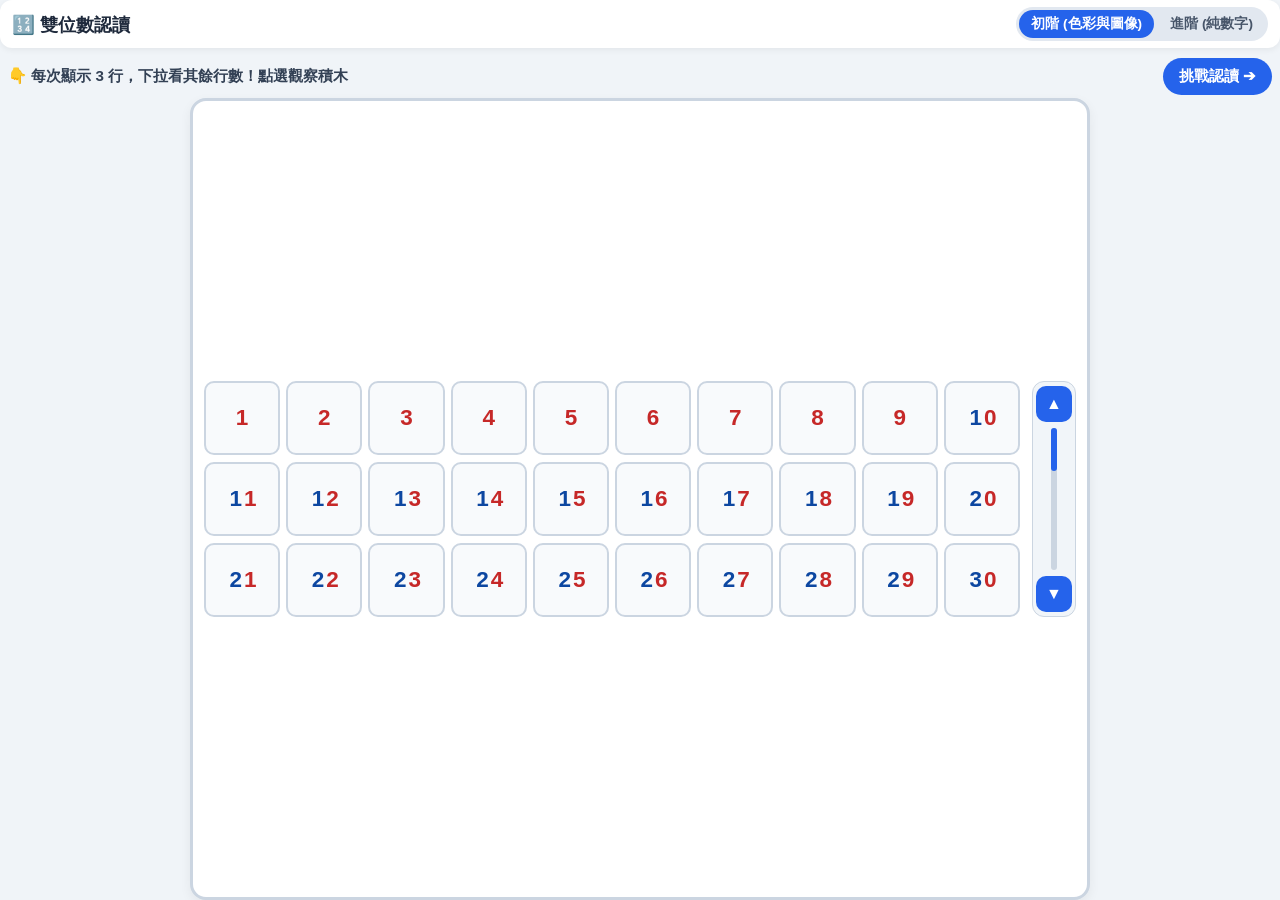
==== commit 8e45ea2c: "Update index.html" ====
--- a/index.html
+++ b/index.html
@@ -10,7 +10,7 @@
   <div class="app-wrapper">
     <!-- 頂部導航 -->
     <header class="top-nav">
-      <h1 class="app-title">🔢 雙位數認讀樂園</h1>
+      <h1 class="app-title">🔢 雙位數認讀</h1>
       <div class="diff-switch">
         <button id="btn-easy" class="mode-btn active" type="button">初階 (色彩與圖像)</button>
         <button id="btn-hard" class="mode-btn" type="button">進階 (純數字)</button>
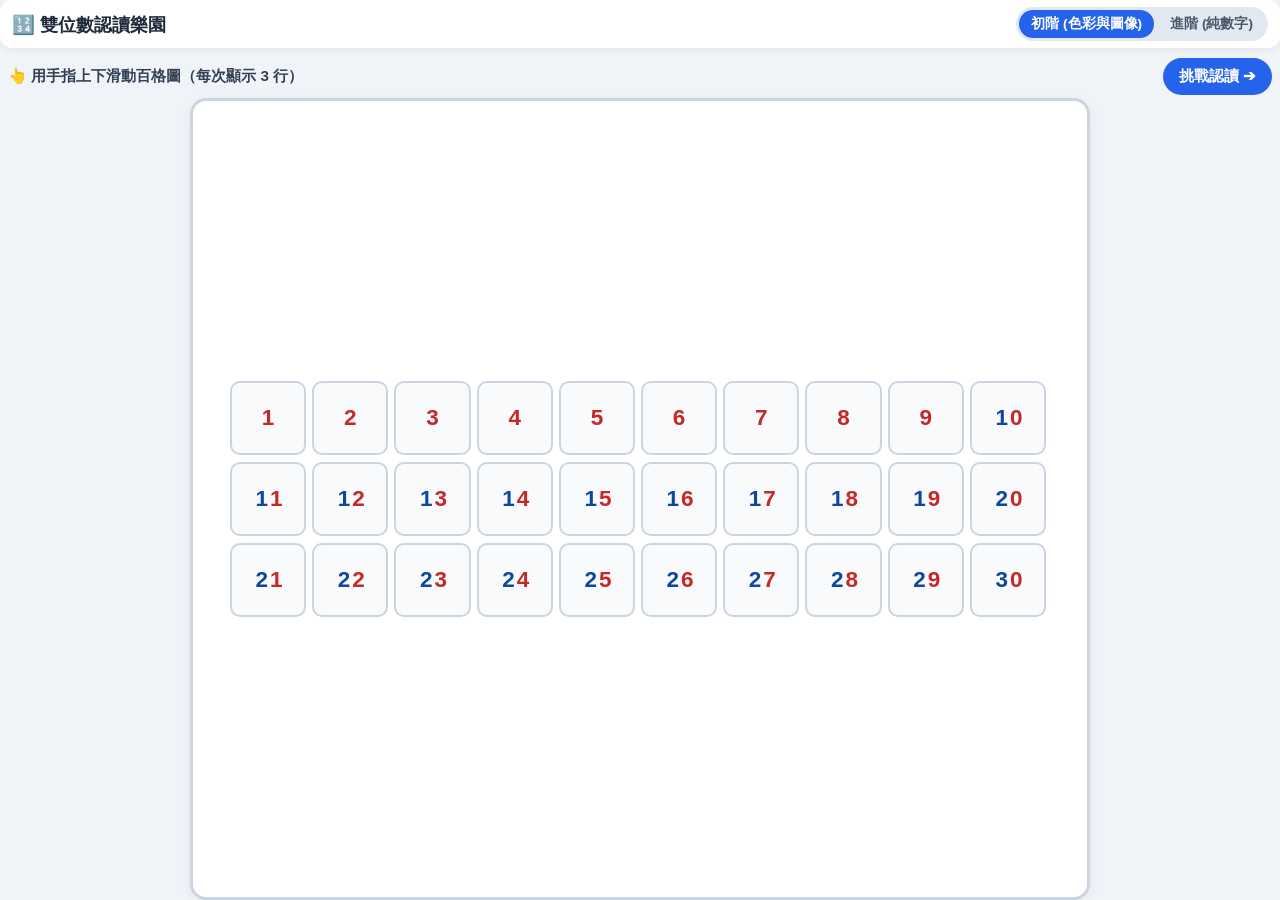
==== commit aff4774a: "Update index.html" ====
--- a/index.html
+++ b/index.html
@@ -3,39 +3,30 @@
 <head>
   <meta charset="UTF-8">
   <meta name="viewport" content="width=device-width, initial-scale=1.0, maximum-scale=1.0, user-scalable=no, viewport-fit=cover">
-  <title>雙位數認讀</title>
+  <title>雙位數認讀樂園</title>
   <link rel="stylesheet" href="style.css">
 </head>
 <body>
   <div class="app-wrapper">
     <!-- 頂部導航 -->
     <header class="top-nav">
-      <h1 class="app-title">🔢 雙位數認讀</h1>
+      <h1 class="app-title">🔢 雙位數認讀樂園</h1>
       <div class="diff-switch">
         <button id="btn-easy" class="mode-btn active" type="button">初階 (色彩與圖像)</button>
         <button id="btn-hard" class="mode-btn" type="button">進階 (純數字)</button>
       </div>
     </header>
 
-    <!-- 第一頁：百格圖 (只顯示 3 行，下拉/按鍵翻頁) -->
+    <!-- 第一頁：百格圖（置上方中央，純手指滑動滾動） -->
     <section id="view-grid" class="view-panel active">
       <div class="view-toolbar">
-        <span class="view-hint">👇 每次顯示 3 行，下拉看其餘行數！點選觀察積木</span>
+        <span class="view-hint">👆 用手指上下滑動百格圖（每次顯示 3 行）</span>
         <button id="btn-to-quiz" class="action-btn link-btn" type="button">挑戰認讀 ➔</button>
       </div>
 
       <div class="scroll-window-container">
-        <!-- 百格圖 -->
+        <!-- 百格圖本體（已移除上下箭咀按鈕） -->
         <div id="hundred-board" class="hundred-board"></div>
-
-        <!-- 右側專屬上下捲動按鈕列 -->
-        <div class="scroll-controls-side">
-          <button id="btn-scroll-up" class="side-scroll-btn" type="button" aria-label="向上滑動 3 行">▲</button>
-          <div class="scroll-track-indicator">
-            <div id="scroll-thumb" class="scroll-thumb-indicator"></div>
-          </div>
-          <button id="btn-scroll-down" class="side-scroll-btn" type="button" aria-label="向下滑動 3 行">▼</button>
-        </div>
       </div>
     </section>
 
@@ -46,7 +37,7 @@
         <span class="quiz-counter">第 <span id="quiz-num">1</span> / 10 題</span>
       </div>
       <div class="quiz-stage">
-        <p class="quiz-instruction">請讀出這個數字：</p>
+        <p class="quiz-instruction">請大聲讀出這個數字：</p>
         
         <div id="quiz-number-box" class="quiz-big-card">
           <span id="quiz-t" class="num-tens">0</span><span id="quiz-o" class="num-ones">0</span>
@@ -77,11 +68,11 @@
           <div id="block-ones" class="cpa-block block-ones">
             <div class="cpa-label">個位：<span id="val-ones-txt">0</span> 個一</div>
             <div id="ones-cubes-canvas" class="cubes-grid-5"></div>
-            <div class="cpa-sub-label"></div>
+            <div class="cpa-sub-label">（5 粒一行，滿行才換行）</div>
           </div>
         </div>
 
-        <p id="inspect-status-text" class="inspect-guide">請讀出數字！</p>
+        <p id="inspect-status-text" class="inspect-guide">請小朋友大聲讀出來！</p>
         <button id="btn-replay-anim" class="inspect-action-btn" type="button">✨ 重新展示</button>
       </div>
     </div>
@@ -91,7 +82,7 @@
       <div class="finish-box">
         <div class="finish-badge">🏆</div>
         <h2 class="finish-title">恭喜完成挑戰！</h2>
-        <p class="finish-desc">你成功完成了 10 題雙位數認讀！欣賞你的努力！🌟</p>
+        <p class="finish-desc">你成功完成了 10 題雙位數認讀！表現非常出色！🌟</p>
         <button id="btn-restart-game" class="single-next-btn" type="button">🔄 再玩一次</button>
       </div>
     </div>
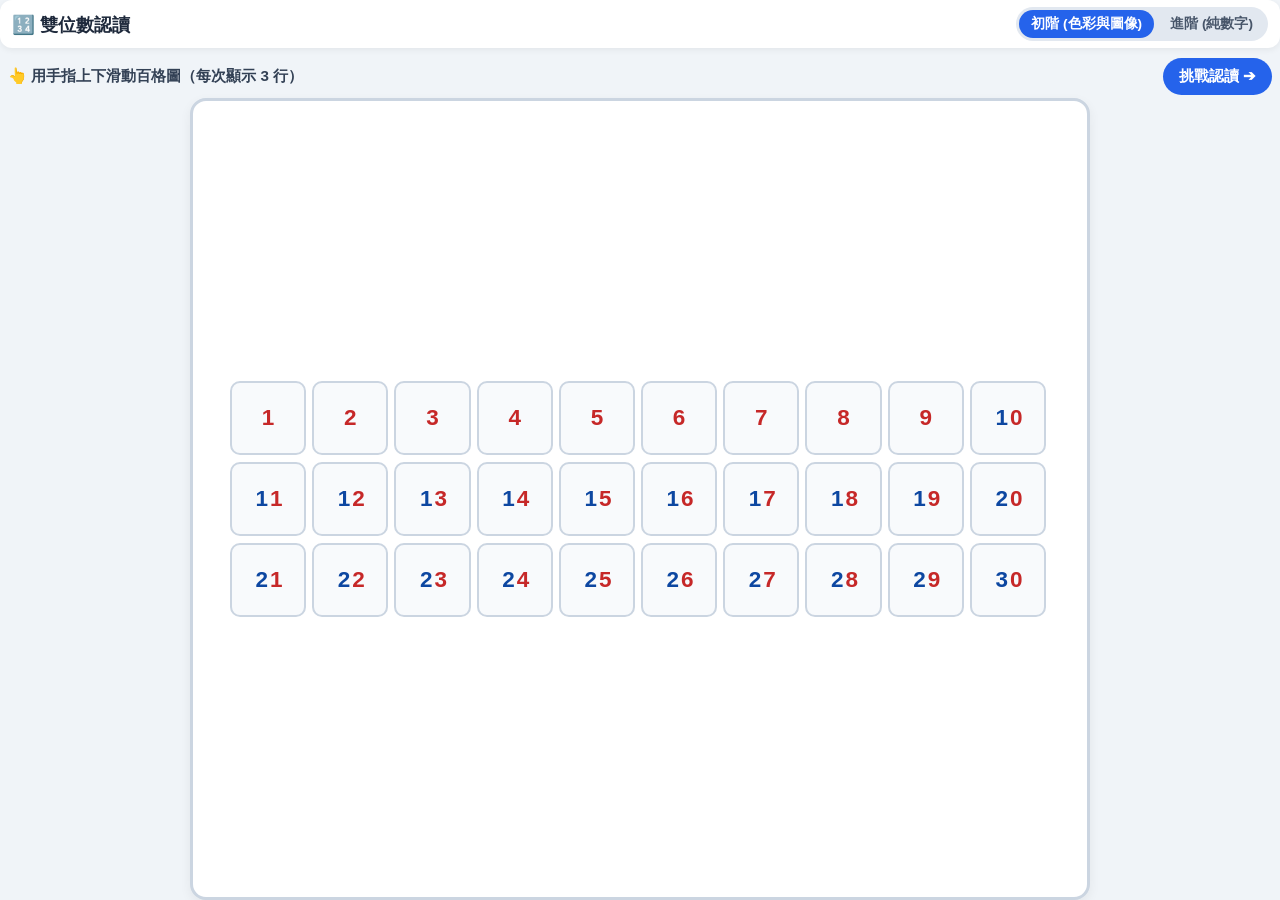
==== commit d01bea5b: "Update index.html" ====
--- a/index.html
+++ b/index.html
@@ -3,14 +3,14 @@
 <head>
   <meta charset="UTF-8">
   <meta name="viewport" content="width=device-width, initial-scale=1.0, maximum-scale=1.0, user-scalable=no, viewport-fit=cover">
-  <title>雙位數認讀樂園</title>
+  <title>雙位數認讀</title>
   <link rel="stylesheet" href="style.css">
 </head>
 <body>
   <div class="app-wrapper">
     <!-- 頂部導航 -->
     <header class="top-nav">
-      <h1 class="app-title">🔢 雙位數認讀樂園</h1>
+      <h1 class="app-title">🔢 雙位數認讀</h1>
       <div class="diff-switch">
         <button id="btn-easy" class="mode-btn active" type="button">初階 (色彩與圖像)</button>
         <button id="btn-hard" class="mode-btn" type="button">進階 (純數字)</button>
@@ -37,7 +37,7 @@
         <span class="quiz-counter">第 <span id="quiz-num">1</span> / 10 題</span>
       </div>
       <div class="quiz-stage">
-        <p class="quiz-instruction">請大聲讀出這個數字：</p>
+        <p class="quiz-instruction">請讀出數字：</p>
         
         <div id="quiz-number-box" class="quiz-big-card">
           <span id="quiz-t" class="num-tens">0</span><span id="quiz-o" class="num-ones">0</span>
@@ -68,11 +68,11 @@
           <div id="block-ones" class="cpa-block block-ones">
             <div class="cpa-label">個位：<span id="val-ones-txt">0</span> 個一</div>
             <div id="ones-cubes-canvas" class="cubes-grid-5"></div>
-            <div class="cpa-sub-label">（5 粒一行，滿行才換行）</div>
+            <div class="cpa-sub-label"></div>
           </div>
         </div>
 
-        <p id="inspect-status-text" class="inspect-guide">請小朋友大聲讀出來！</p>
+        <p id="inspect-status-text" class="inspect-guide">請讀出數字！</p>
         <button id="btn-replay-anim" class="inspect-action-btn" type="button">✨ 重新展示</button>
       </div>
     </div>
@@ -82,7 +82,7 @@
       <div class="finish-box">
         <div class="finish-badge">🏆</div>
         <h2 class="finish-title">恭喜完成挑戰！</h2>
-        <p class="finish-desc">你成功完成了 10 題雙位數認讀！表現非常出色！🌟</p>
+        <p class="finish-desc">你成功完成了 10 題雙位數認讀！欣賞你的努力和專注！🌟</p>
         <button id="btn-restart-game" class="single-next-btn" type="button">🔄 再玩一次</button>
       </div>
     </div>
